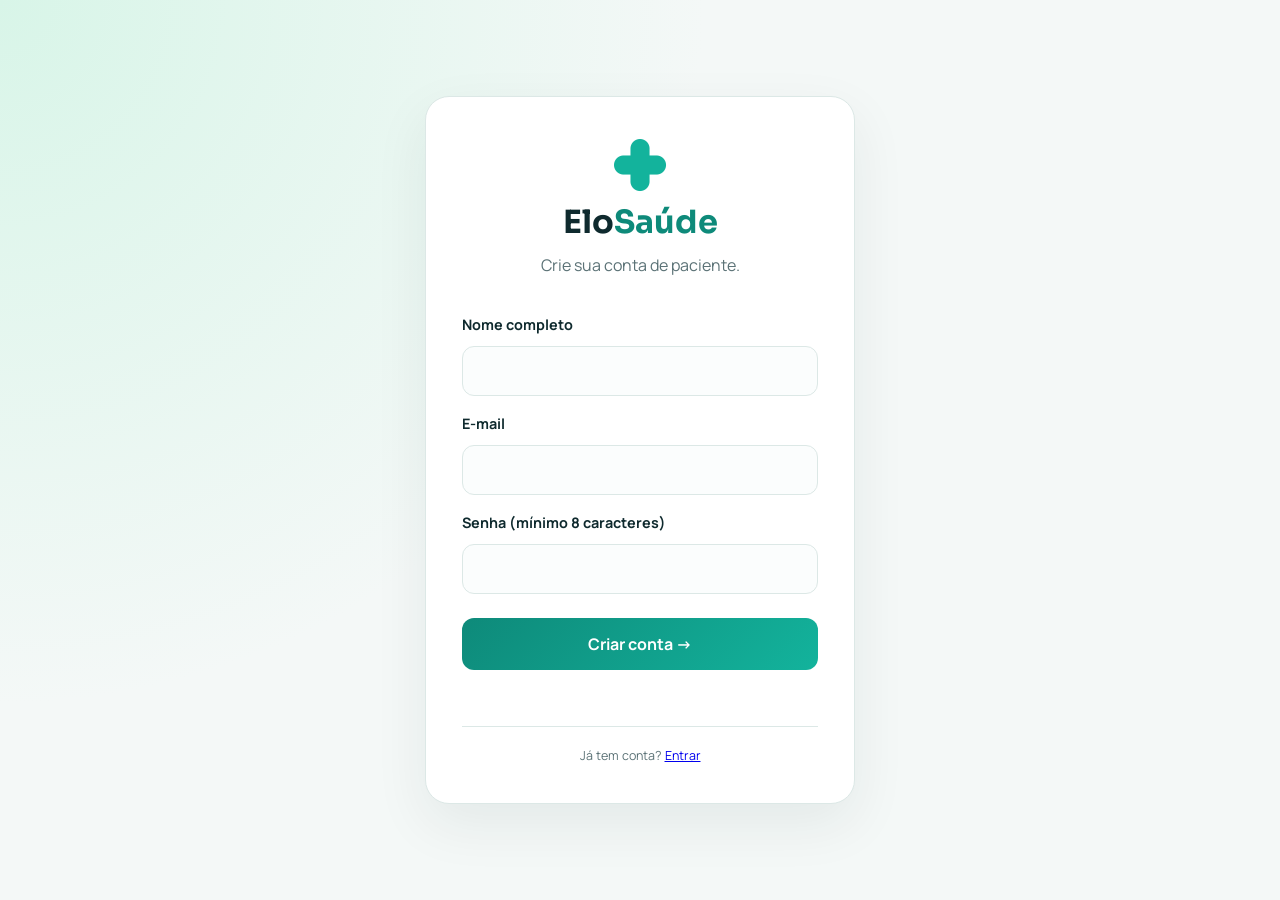
==== front/cadastro.html @ 9178df92 "#" ====
<!DOCTYPE html>
<html lang="pt-BR">
<head>
  <meta charset="UTF-8">
  <meta name="viewport" content="width=device-width, initial-scale=1.0">
  <title>Cadastro | EloSaúde</title>
  <link rel="preconnect" href="https://fonts.googleapis.com">
  <link rel="preconnect" href="https://fonts.gstatic.com" crossorigin>
  <link href="https://fonts.googleapis.com/css2?family=Sora:wght@400;600;700&family=Manrope:wght@400;500;600;700&display=swap" rel="stylesheet">
  <link rel="stylesheet" href="login.css">
</head>
<body class="login-body">
  <main class="login-card">
    <header class="login-brand">
      <img class="login-logo" src="img/elosaude-icone%20(1).png" alt="" width="64" height="64">
      <h1>Elo<span>Saúde</span></h1>
      <p>Crie sua conta de paciente.</p>
    </header>

    <form id="cadForm" class="login-form">
      <label for="nome">Nome completo</label>
      <input type="text" id="nome" maxlength="150" autocomplete="name" required>

      <label for="email">E-mail</label>
      <input type="email" id="email" maxlength="150" autocomplete="username" required>

      <label for="senha">Senha (mínimo 8 caracteres)</label>
      <input type="password" id="senha" minlength="8" maxlength="72" autocomplete="new-password" required>

      <button class="login-button" type="submit">Criar conta →</button>
      <p id="erro" class="login-error" role="alert" aria-live="polite"></p>
    </form>

    <footer class="login-footer">
      Já tem conta? <a href="login.html">Entrar</a>
    </footer>
  </main>

  <script src="api.js"></script>
  <script>
    const form = document.getElementById("cadForm");
    const erro = document.getElementById("erro");
    const botao = form.querySelector("button");

    form.addEventListener("submit", async e => {
      e.preventDefault();
      erro.textContent = "";
      botao.disabled = true;
      botao.textContent = "Criando...";
      const email = document.getElementById("email").value.trim();
      const senha = document.getElementById("senha").value;
      try {
        await Api.registrar(document.getElementById("nome").value.trim(), email, senha);
        await entrar(email, senha);
        location.href = "index.html";
      } catch (err) {
        erro.textContent = err.status === 409 ? "Este e-mail já está cadastrado." : err.message;
        botao.disabled = false;
        botao.textContent = "Criar conta →";
      }
    });
  </script>
</body>
</html>
---- front/login.css ----
:root {
  --login-bg: #f4f8f7;
  --login-card: #ffffff;
  --login-ink: #0f2a2e;
  --login-muted: #5b7276;
  --login-primary: #0e8a7a;
  --login-primary-hover: #13b39c;
  --login-border: #dce8e6;
}

* {
  box-sizing: border-box;
}

body.login-body {
  margin: 0;
  min-height: 100vh;
  display: flex;
  align-items: center;
  justify-content: center;
  padding: 24px;
  font-family: "Manrope", sans-serif;
  color: var(--login-ink);
  background:
    radial-gradient(
      circle at top left,
      #d8f5e8,
      transparent 45%
    ),
    var(--login-bg);
}

.login-card {
  width: 100%;
  max-width: 430px;
  padding: 36px;
  background: var(--login-card);
  border: 1px solid var(--login-border);
  border-radius: 24px;
  box-shadow: 0 20px 55px #0f2a2e12;
  animation: login-entrada 0.45s ease both;
}

.login-brand {
  margin-bottom: 30px;
  text-align: center;
}

.login-symbol {
  width: 58px;
  height: 58px;
  display: grid;
  place-items: center;
  margin: 0 auto 15px;
  border-radius: 18px;
  background: linear-gradient(
    135deg,
    var(--login-primary),
    var(--login-primary-hover)
  );
  color: #ffffff;
  font-size: 35px;
  font-weight: 700;
}

.login-brand h1 {
  margin: 0 0 10px;
  font-family: "Sora", sans-serif;
  font-size: 2rem;
}

.login-brand h1 span {
  color: var(--login-primary);
}

.login-brand p {
  margin: 0;
  color: var(--login-muted);
  line-height: 1.7;
}

.login-form {
  display: grid;
  gap: 12px;
}

.login-form label {
  display: grid;
  gap: 7px;
  margin-top: 6px;
  font-size: 0.9rem;
  font-weight: 700;
}

.login-form input {
  width: 100%;
  min-height: 48px;
  padding: 13px 14px;
  border: 1px solid var(--login-border);
  border-radius: 12px;
  background: #fbfdfd;
  color: var(--login-ink);
  font: inherit;
  transition: 0.2s;
}

.login-form input:focus {
  outline: none;
  border-color: var(--login-primary);
  box-shadow: 0 0 0 4px #13b39c20;
}

.login-button {
  width: 100%;
  margin-top: 12px;
  padding: 15px;
  border: none;
  border-radius: 12px;
  background: linear-gradient(
    135deg,
    var(--login-primary),
    var(--login-primary-hover)
  );
  color: #ffffff;
  font: inherit;
  font-weight: 700;
  cursor: pointer;
  transition: 0.2s;
}

.login-button:hover {
  transform: translateY(-2px);
  box-shadow: 0 8px 20px #0e8a7a30;
}

.login-error {
  min-height: 20px;
  margin: 0;
  color: #c0392b;
  font-size: 0.85rem;
  text-align: center;
}

.login-footer {
  margin-top: 24px;
  padding-top: 18px;
  border-top: 1px solid var(--login-border);
  color: var(--login-muted);
  font-size: 0.78rem;
  line-height: 1.7;
  text-align: center;
}

@keyframes login-entrada {
  from {
    opacity: 0;
    transform: translateY(16px);
  }

  to {
    opacity: 1;
    transform: translateY(0);
  }
}

@media (max-width: 480px) {
  .login-card {
    padding: 28px 22px;
  }

  .login-brand h1 {
    font-size: 1.75rem;
  }
}

@media (prefers-reduced-motion: reduce) {
  *,
  *::before,
  *::after {
    animation: none !important;
    transition: none !important;
  }
}
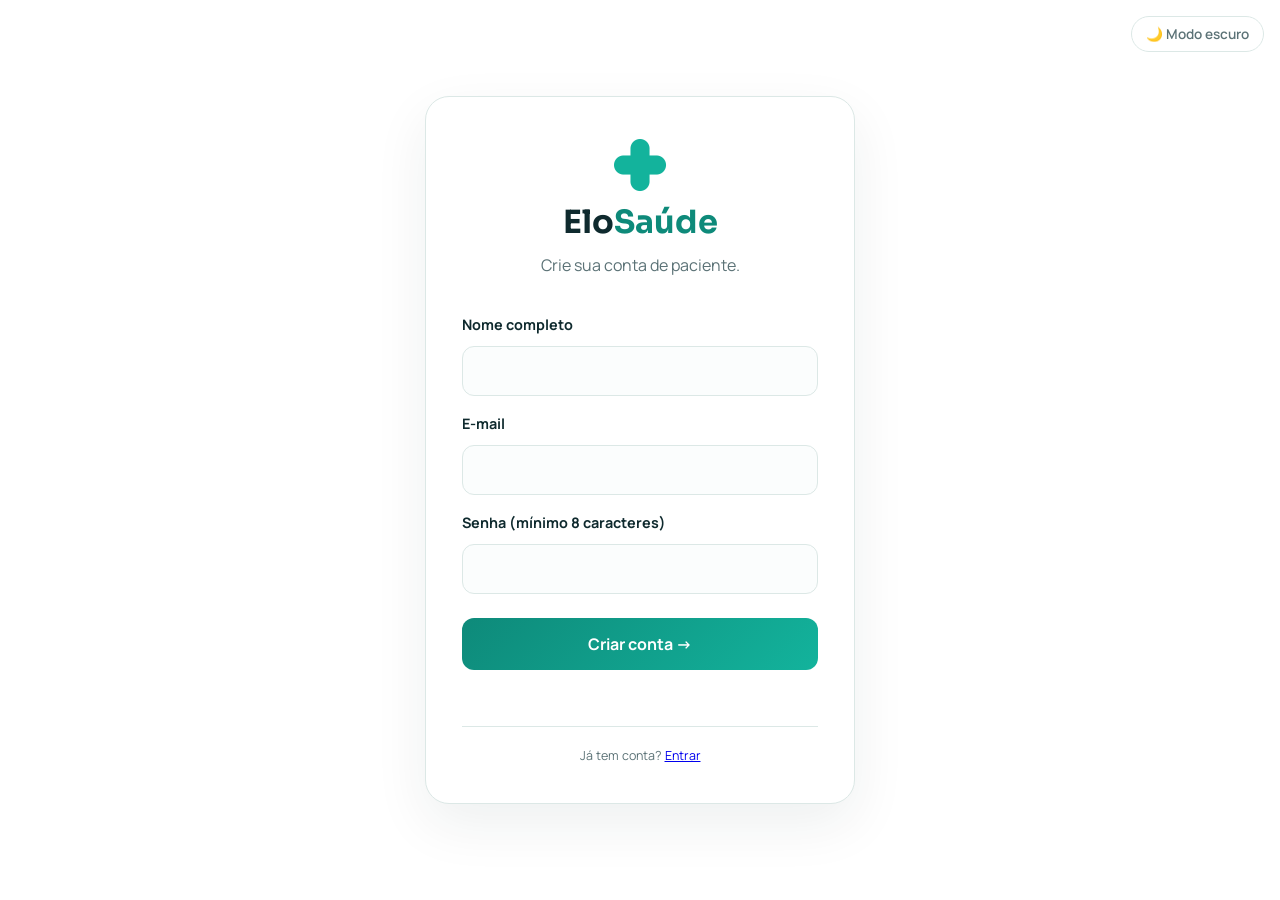
==== commit a75ce823: "#" ====
--- a/front/cadastro.html
+++ b/front/cadastro.html
@@ -8,6 +8,7 @@
   <link rel="preconnect" href="https://fonts.gstatic.com" crossorigin>
   <link href="https://fonts.googleapis.com/css2?family=Sora:wght@400;600;700&family=Manrope:wght@400;500;600;700&display=swap" rel="stylesheet">
   <link rel="stylesheet" href="login.css">
+  <script src="tema.js"></script>
 </head>
 <body class="login-body">
   <main class="login-card">
@@ -36,7 +37,10 @@
     </footer>
   </main>
 
+  <!-- 1. O api.js deve vir primeiro para carregar o objeto global Api -->
   <script src="api.js"></script>
+  
+  <!-- 2. O script da página vem depois -->
   <script>
     const form = document.getElementById("cadForm");
     const erro = document.getElementById("erro");
@@ -47,10 +51,14 @@
       erro.textContent = "";
       botao.disabled = true;
       botao.textContent = "Criando...";
+      
+      const nome = document.getElementById("nome").value.trim();
       const email = document.getElementById("email").value.trim();
       const senha = document.getElementById("senha").value;
+
       try {
-        await Api.registrar(document.getElementById("nome").value.trim(), email, senha);
+        // Chamando Api com 'A' maiúsculo conforme definido em api.js
+        await Api.registrar(nome, email, senha);
         await entrar(email, senha);
         location.href = "index.html";
       } catch (err) {
@@ -61,4 +69,4 @@
     });
   </script>
 </body>
-</html>
+</html>
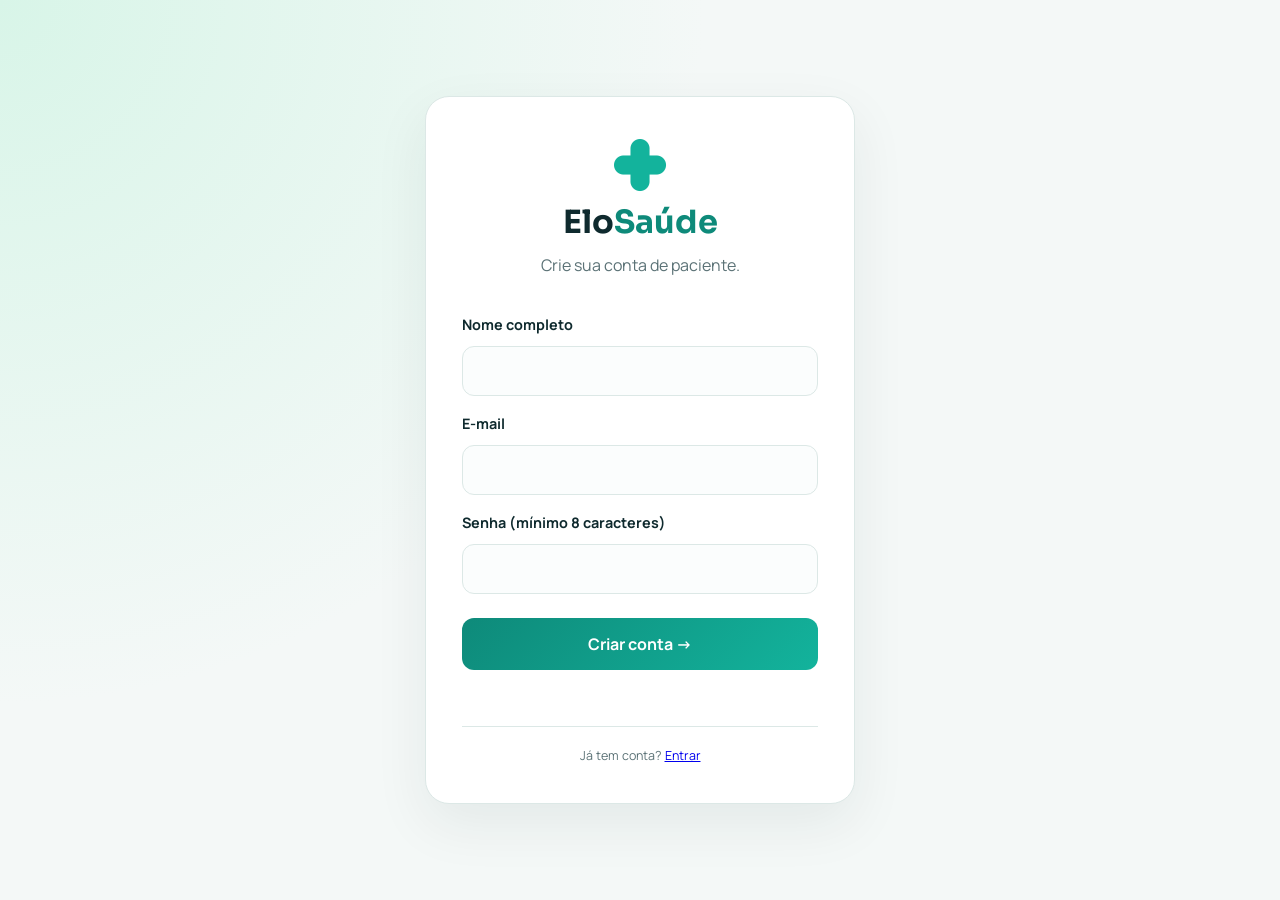
==== commit d0d3654c: "#" ====
--- a/front/cadastro.html
+++ b/front/cadastro.html
@@ -8,7 +8,6 @@
   <link rel="preconnect" href="https://fonts.gstatic.com" crossorigin>
   <link href="https://fonts.googleapis.com/css2?family=Sora:wght@400;600;700&family=Manrope:wght@400;500;600;700&display=swap" rel="stylesheet">
   <link rel="stylesheet" href="login.css">
-  <script src="tema.js"></script>
 </head>
 <body class="login-body">
   <main class="login-card">
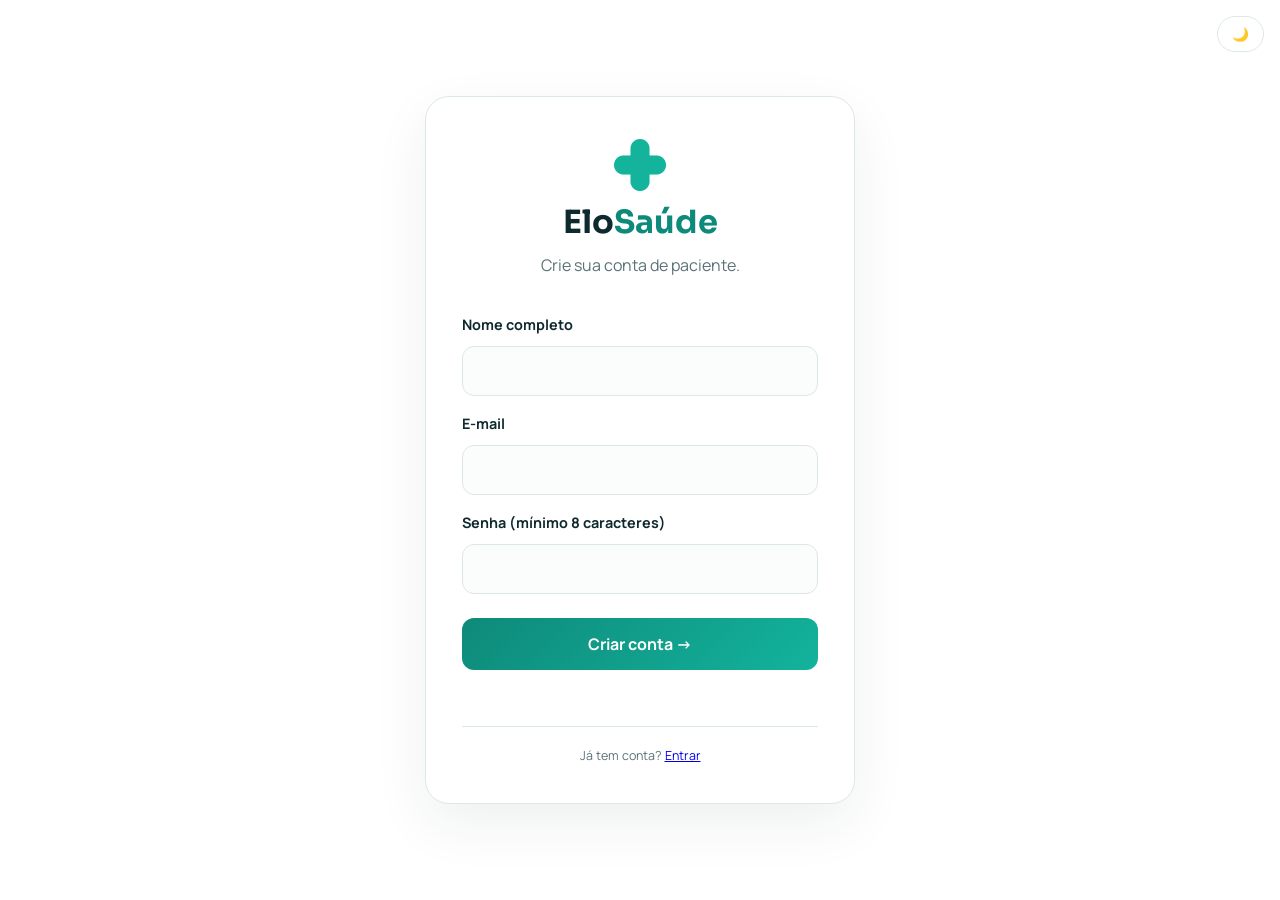
==== commit 3db30aed: "#" ====
--- a/front/cadastro.html
+++ b/front/cadastro.html
@@ -8,6 +8,7 @@
   <link rel="preconnect" href="https://fonts.gstatic.com" crossorigin>
   <link href="https://fonts.googleapis.com/css2?family=Sora:wght@400;600;700&family=Manrope:wght@400;500;600;700&display=swap" rel="stylesheet">
   <link rel="stylesheet" href="login.css">
+<script src="tema.js"></script>
 </head>
 <body class="login-body">
   <main class="login-card">
